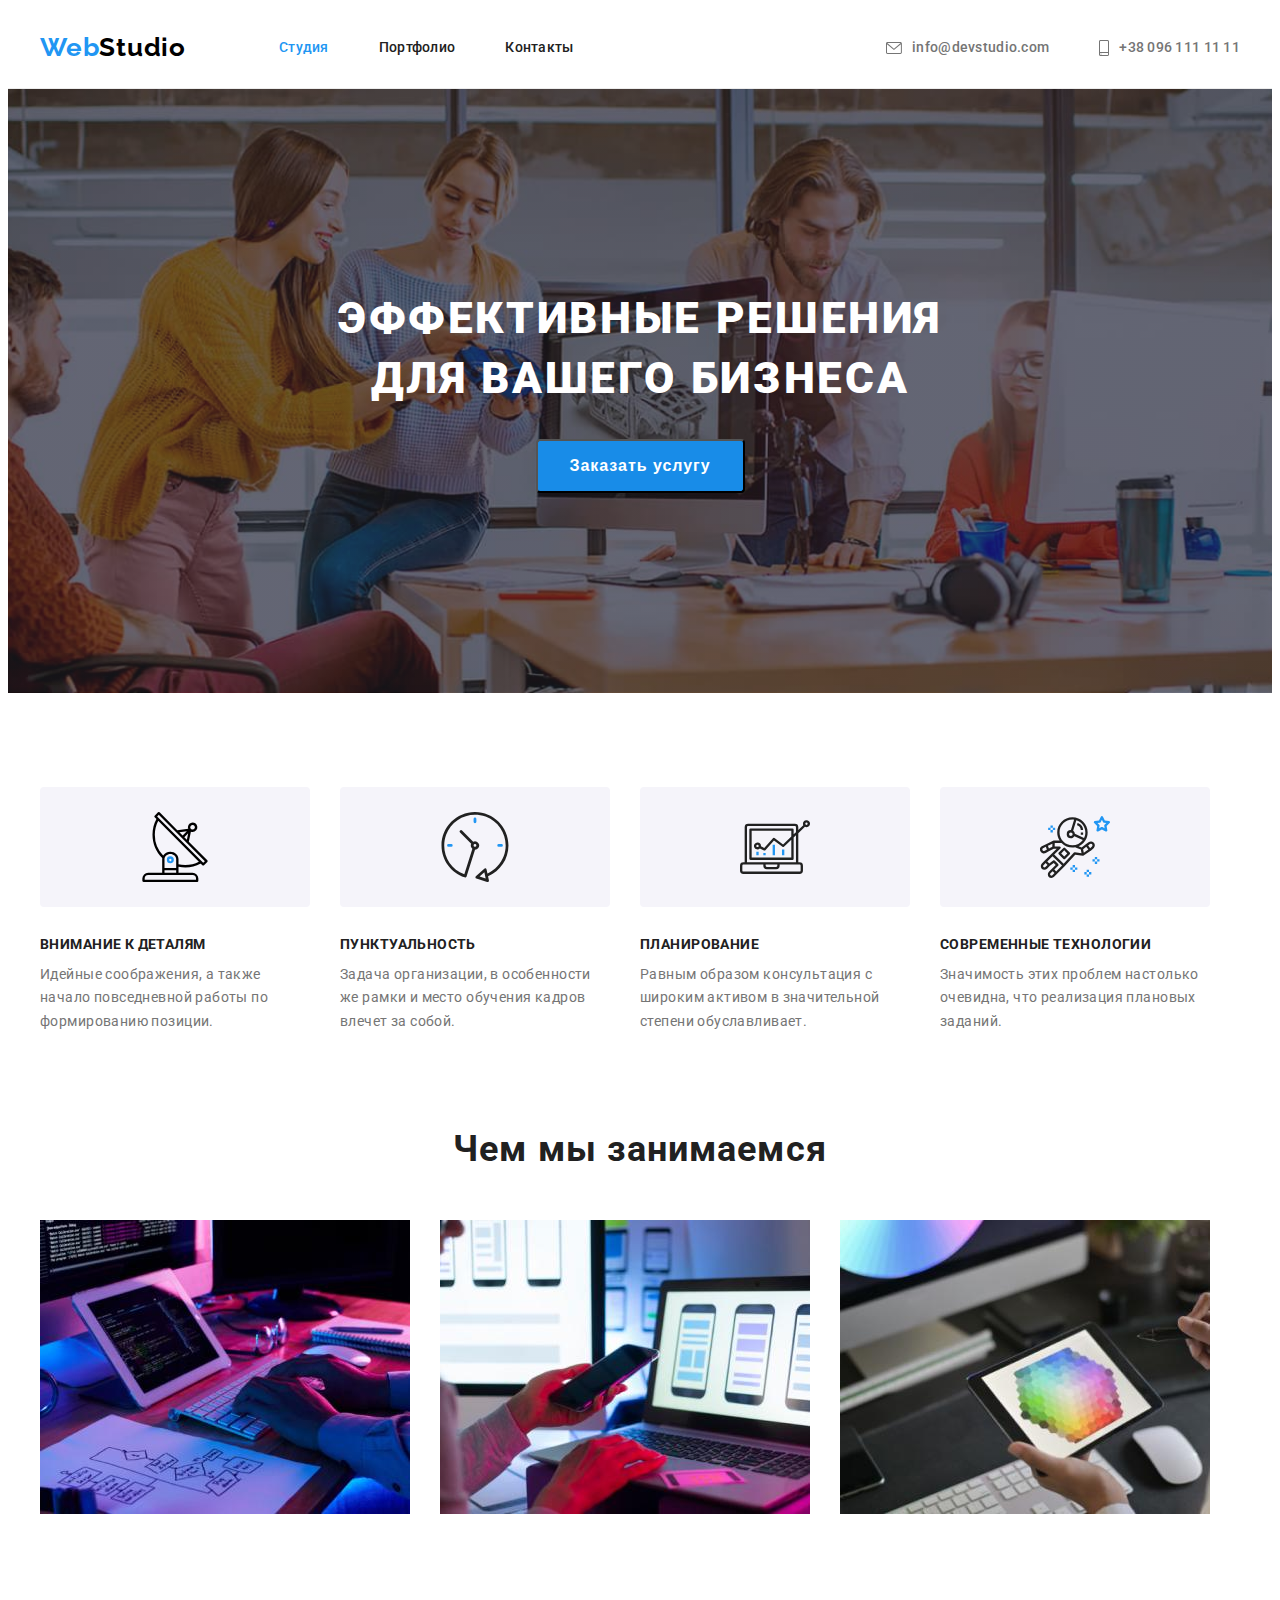
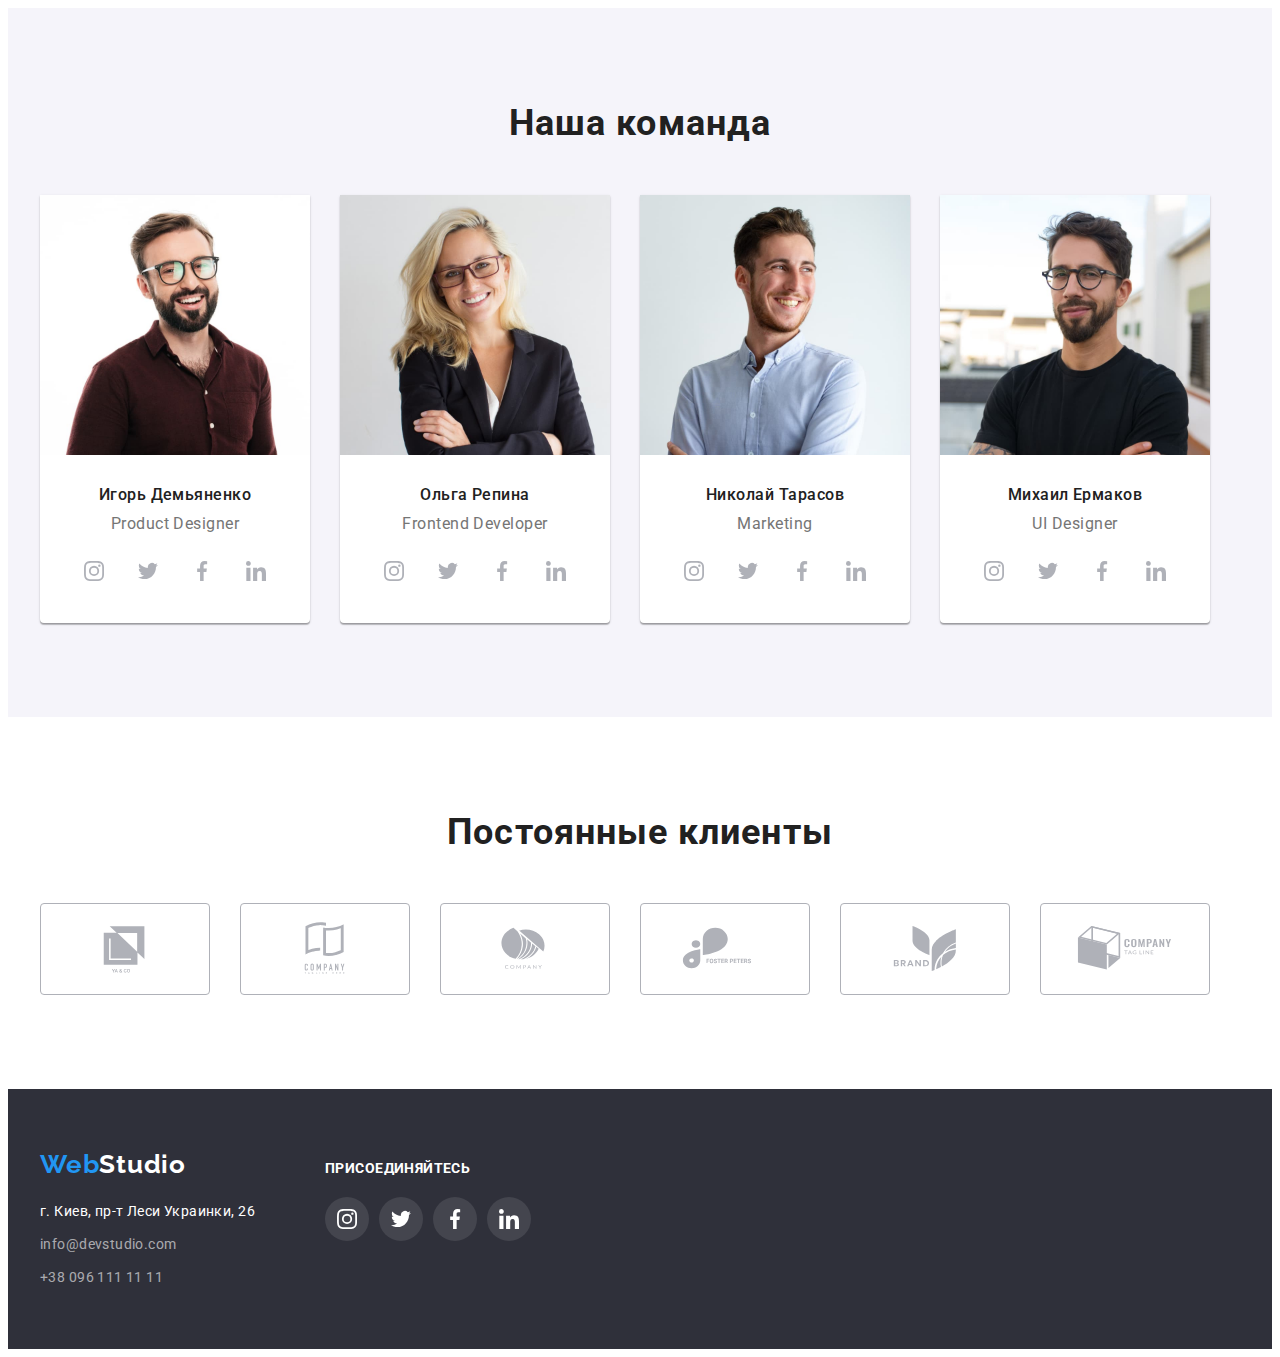
==== index.html @ 9a53367e "добавляє дз" ====
<!DOCTYPE html>
<html lang="ru">
    <head>
        <link rel="stylesheet" href="https://cdnjs.cloudflare.com/ajax/libs/modern-normalize/1.1.0/modern-normalize.min.css" integrity="sha512-wpPYUAdjBVSE4KJnH1VR1HeZfpl1ub8YT/NKx4PuQ5NmX2tKuGu6U/JRp5y+Y8XG2tV+wKQpNHVUX03MfMFn9Q==" crossorigin="anonymous" referrerpolicy="no-referrer"/>
        <meta charset="UTF-8">
        <meta http-equiv="X-UA-Compatible" content="IE=edge">
        <meta name="viewport" content="width=device-width, initial-scale=1.0">
        <title>Студия</title>
        <link rel="preconnect" href="https://fonts.googleapis.com">
        <link rel="preconnect" href="https://fonts.gstatic.com" crossorigin>
        <link href="https://fonts.googleapis.com/css2?family=Raleway:wght@700&family=Roboto:wght@400;500;700;900&display=swap" rel="stylesheet">
        <link rel="stylesheet" href="./css/style.css">
    </head>
    <body>
        <header class="header">
            <div class="container main-menu">
                <a href="./index.html" class="header-logo" lang="en"><span class="logo-first-part">Web</span><span class="logo-second-part">Studio</span></a>
                <nav class="header-nav">
                    <ul class="menu-list">
                        <li class="item"><a class="menu-link link current" href="./index.html">Студия</a></li>
                        <li class="item"><a class="menu-link link" href="./portfolio.html">Портфолио</a></li>
                        <li class="item"><a class="menu-link link" href="">Контакты</a></li>
                    </ul>
                </nav>
                <ul class="header-list">
                    <li class="header-item"><a class="header-contacts link" href="mailto:info@devstudio.com" lang="en">
                        <svg class="header-icon" width="16" height="12">
                            <use href="./images/icons.svg#icon-envelope"></use>
                        </svg>
                        info@devstudio.com</a>
                    </li>
                    <li class="header-item"><a class="header-contacts link" href="tel:+380961111111">
                        <svg class="header-icon" width="10" height="16">
                            <use href="./images/icons.svg#icon-smartphone"></use>
                        </svg>
                        +38 096 111 11 11</a>
                    </li>
                </ul>
            </div>
        </header>
        <main>
            <section class="hero-section">
                <div class="container">
                    <h1 class="hero-title centered">Эффективные решения для вашего бизнеса</h1>
                    <button class="button hero-btn" type="button">Заказать услугу</button>
                </div>
            </section>
            <section class="section">
                <div class="container">
                <h2 class="visually-hidden">Особенности</h2>
                <ul class="features-list">
                    <li class="features-item">
                        <div class="features-icon-bg">
                            <svg class="features-icon" width="70" height="70">
                                <use href="./images/icons.svg#icon-antenna"></use>
                            </svg>
                        </div>
                        <h3 class="features-title">Внимание к деталям</h3>
                        <p class="features-text">Идейные соображения, а также начало повседневной работы по формированию позиции.</p>
                    </li>
                    <li class="features-item">
                        <div class="features-icon-bg">
                            <svg class="features-icon" width="70" height="70">
                                <use href="./images/icons.svg#icon-clock"></use>
                            </svg>
                        </div>
                        <h3 class="features-title">Пунктуальность</h3>
                        <p class="features-text">Задача организации, в особенности же рамки и место обучения кадров влечет за собой.</p>
                    </li>
                    <li class="features-item">
                        <div class="features-icon-bg">
                            <svg class="features-icon" width="70" height="70">
                                <use href="./images/icons.svg#icon-diagram"></use>
                            </svg>
                        </div>
                        <h3 class="features-title">Планирование</h3>
                        <p class="features-text">Равным образом консультация с широким активом в значительной степени обуславливает.</p>
                    </li>
                    <li class="features-item">
                        <div class="features-icon-bg">
                            <svg class="features-icon" width="70" height="70">
                                <use href="./images/icons.svg#icon-astronaut"></use>
                            </svg>
                        </div>
                        <h3 class="features-title">Современные технологии</h3>
                        <p class="features-text">Значимость этих проблем настолько очевидна, что реализация плановых заданий.</p>
                    </li>
                </ul>
                </div>
            </section>
            <section class="section about-section">
                <div class="container">
                    <h2 class="about-us-title">Чем мы занимаемся</h2>
                    <ul class="about-us-list">
                        <li class="about-us-item"><img src="./images/box1.jpg" alt="Человек пишет код" width="370"></li>
                        <li class="about-us-item"><img src="./images/box2.jpg" alt="Женщина работает на ноутбуке" width="370"></li>
                        <li class="about-us-item"><img src="./images/box3.jpg" alt="женщина держит в руках планшет" width="370"></li>
                    </ul>
                </div>
            </section>
            <section class="section our-team-section">
                <div class="container">
                    <h2 class="our-team-title">Наша команда</h2>
                    <ul class="our-team-list">
                        <li class="our-team-item">
                            <img src="./images/img1.jpg" alt="Член команды 1" width="270">
                            <div class="our-team-description">
                                <h3 class="our-team-name">Игорь Демьяненко</h3>
                                <p lang="en" class="our-team-text">Product Designer</p>
                                <ul class="social-icon-list">
                                    <li class="social-icon-item">
                                        <a href="#" class="social-icon-link">
                                            <svg width="20" height="20">
                                                <use href="./images/icons.svg#icon-instagram"></use>
                                            </svg>
                                        </a>
                                    </li>
                                    <li class="social-icon-item">
                                        <a href="#" class="social-icon-link">
                                            <svg width="20" height="20">
                                                <use href="./images/icons.svg#icon-twitter"></use>
                                            </svg>
                                        </a>
                                    </li>
                                    <li class="social-icon-item">
                                        <a href="#" class="social-icon-link">
                                            <svg width="20" height="20">
                                                <use href="./images/icons.svg#icon-facebook"></use>
                                            </svg>
                                        </a>
                                    </li>
                                    <li class="social-icon-item">
                                        <a href="#" class="social-icon-link">
                                            <svg width="20" height="20">
                                                <use href="./images/icons.svg#icon-linkedin"></use>
                                            </svg>
                                        </a>
                                    </li>
                                </ul>
                            </div>
                        </li>
                        <li class="our-team-item">
                            <img src="./images/img2.jpg" alt="Член команды 2" width="270">
                            <div class="our-team-description">
                                <h3 class="our-team-name">Ольга Репина</h3>
                                <p lang="en" class="our-team-text">Frontend Developer</p>
                                <ul class="social-icon-list">
                                    <li class="social-icon-item">
                                        <a href="#" class="social-icon-link">
                                            <svg width="20" height="20">
                                                <use href="./images/icons.svg#icon-instagram"></use>
                                            </svg>
                                        </a>
                                    </li>
                                    <li class="social-icon-item">
                                        <a href="#" class="social-icon-link">
                                            <svg width="20" height="20">
                                                <use href="./images/icons.svg#icon-twitter"></use>
                                            </svg>
                                        </a>
                                    </li>
                                    <li class="social-icon-item">
                                        <a href="#" class="social-icon-link">
                                            <svg width="20" height="20">
                                                <use href="./images/icons.svg#icon-facebook"></use>
                                            </svg>
                                        </a>
                                    </li>
                                    <li class="social-icon-item">
                                        <a href="#" class="social-icon-link">
                                            <svg width="20" height="20">
                                                <use href="./images/icons.svg#icon-linkedin"></use>
                                            </svg>
                                        </a>
                                    </li>
                                </ul>
                            </div>
                        </li>
                        <li class="our-team-item">
                            <img src="./images/img3.jpg" alt="Член команды 3" width="270">
                            <div class="our-team-description">
                                <h3 class="our-team-name">Николай Тарасов</h3>
                                <p lang="en" class="our-team-text">Marketing</p>
                                <ul class="social-icon-list">
                                    <li class="social-icon-item">
                                        <a href="#" class="social-icon-link">
                                            <svg width="20" height="20">
                                                <use href="./images/icons.svg#icon-instagram"></use>
                                            </svg>
                                        </a>
                                    </li>
                                    <li class="social-icon-item">
                                        <a href="#" class="social-icon-link">
                                            <svg width="20" height="20">
                                                <use href="./images/icons.svg#icon-twitter"></use>
                                            </svg>
                                        </a>
                                    </li>
                                    <li class="social-icon-item">
                                        <a href="#" class="social-icon-link">
                                            <svg width="20" height="20">
                                                <use href="./images/icons.svg#icon-facebook"></use>
                                            </svg>
                                        </a>
                                    </li>
                                    <li class="social-icon-item">
                                        <a href="#" class="social-icon-link">
                                            <svg width="20" height="20">
                                                <use href="./images/icons.svg#icon-linkedin"></use>
                                            </svg>
                                        </a>
                                    </li>
                                </ul>
                                </div>
                        </li>
                        <li class="our-team-item">
                            <img src="./images/img4.jpg" alt="Член команды 4" width="270">
                            <div class="our-team-description">
                                <h3 class="our-team-name">Михаил Ермаков</h3>
                                <p lang="en" class="our-team-text">UI Designer</p>
                                <ul class="social-icon-list">
                                    <li class="social-icon-item">
                                        <a href="#" class="social-icon-link">
                                            <svg width="20" height="20">
                                                <use href="./images/icons.svg#icon-instagram"></use>
                                            </svg>
                                        </a>
                                    </li>
                                    <li class="social-icon-item">
                                        <a href="#" class="social-icon-link">
                                            <svg width="20" height="20">
                                                <use href="./images/icons.svg#icon-twitter"></use>
                                            </svg>
                                        </a>
                                    </li>
                                    <li class="social-icon-item">
                                        <a href="#" class="social-icon-link">
                                            <svg width="20" height="20">
                                                <use href="./images/icons.svg#icon-facebook"></use>
                                            </svg>
                                        </a>
                                    </li>
                                    <li class="social-icon-item">
                                        <a href="#" class="social-icon-link">
                                            <svg width="20" height="20">
                                                <use href="./images/icons.svg#icon-linkedin"></use>
                                            </svg>
                                        </a>
                                    </li>
                                </ul>
                            </div>
                        </li>
                    </ul>
                </div>
            </section>
            <section class="section">
                <div class="container">
                    <h2 class="clients-title">Постоянные клиенты</h2>
                    <ul class="clients-list">
                        <li class="clients-item">
                            <a href="#" class="clients-link">
                                <svg class="clients-logo" width="106" height="60">
                                    <use href="./images/icons.svg#icon-client1"></use>
                                </svg>
                            </a>
                        </li>
                        <li class="clients-item">
                            <a href="#" class="clients-link">
                                <svg class="clients-logo" width="106" height="60">
                                    <use href="./images/icons.svg#icon-client2"></use>
                                </svg>
                            </a>
                        </li>
                        <li class="clients-item">
                            <a href="#" class="clients-link">
                                <svg class="clients-logo" width="106" height="60">
                                    <use href="./images/icons.svg#icon-client3"></use>
                                </svg>
                            </a>
                        </li>
                        <li class="clients-item">
                            <a href="#" class="clients-link">
                                <svg class="clients-logo" width="106" height="60">
                                    <use href="./images/icons.svg#icon-client4"></use>
                                </svg>
                            </a>
                        </li>
                        <li class="clients-item">
                            <a href="#" class="clients-link">
                                <svg class="clients-logo" width="106" height="60">
                                    <use href="./images/icons.svg#icon-client5"></use>
                                </svg>
                            </a>
                        </li>
                        <li class="clients-item">
                            <a href="#" class="clients-link">
                                <svg class="clients-logo" width="106" height="60">
                                    <use href="./images/icons.svg#icon-client6"></use>
                                </svg>
                            </a>
                        </li>
                    </ul>
                </div>
            </section>
        </main>
        <footer class="footer">
            <div class="container">
                <div>
                    <a href="" class="footer-logo" lang="en"><span class="logo-first-part">Web</span><span class="logo-second-part">Studio</span></a>
                    <address class="footer-address">
                        <ul class="footer-address-list">
                            <li class="footer-address-item"><a class="footer-address-link link" href="https://goo.gl/maps/YVqeG4Qvas63cvU16" target="_blank" rel="noreferrer noopener">г. Киев, пр-т Леси Украинки, 26</a></li>
                            <li class="footer-address-item contacts"><a class="footer-address-link link" href="mailto:info@devstudio.com" lang="en">info@devstudio.com</a></li>
                            <li class="footer-address-item contacts"><a class="footer-address-link link" href="tel:+380961111111">+38 096 111 11 11</a></li>
                        </ul>
                    </address>
                </div>
                <div class="connect">
                    <h3 class="connect-title">присоединяйтесь</h3>
                    <ul class="connect-list">
                        <li class="connect-item">
                            <a href="#" class="connect-link">
                                <svg class="connect-logo" width="20" height="20">
                                    <use href="./images/icons.svg#icon-instagram"></use>
                                </svg>
                            </a>
                        </li>
                        <li class="connect-item">
                            <a href="#" class="connect-link">
                                <svg class="connect-logo" width="20" height="20">
                                    <use href="./images/icons.svg#icon-twitter"></use>
                                </svg>
                            </a>
                        </li>
                        <li class="connect-item">
                            <a href="#" class="connect-link">
                                <svg class="connect-logo" width="20" height="20">
                                    <use href="./images/icons.svg#icon-facebook"></use>
                                </svg>
                            </a>
                        </li>
                        <li class="connect-item">
                            <a href="#" class="connect-link">
                                <svg class="connect-logo" width="20" height="20">
                                    <use href="./images/icons.svg#icon-linkedin"></use>
                                </svg>
                            </a>
                        </li>
                    </ul>
                </div>
            </div>
        </footer>
    </body>
</html>
---- css/style.css ----
:root {
    --primary-header-color: #212121;
    --second-header-color: #757575;
    --primary-text-color: #212121;
    --second-text-color: #757575;
    --primary-title-color: #212121;
    --hero-title-color: #ffffff;
    --footer-color:  #ffffff;
    --accent-color: #2196F3;
    --main-background-color: #2F303A;
    --main-logo-color: #afb1b8;
}

body {
    font-family: 'Roboto', sans-serif;
    color: var(--primary-text-color);
}

.visually-hidden {
    position: absolute;
    width: 1px;
    height: 1px;
    margin: -1px;
    border: 0;
    padding: 0;
    white-space: nowrap;
    clip-path: inset(100%);
    clip: rect(0 0 0 0);
    overflow: hidden;
}

h1,
h2,
h3,
h4,
h5,
h6,
p {
    margin-top: 0;
    margin-bottom: 0;
}

ul,
ol {
    margin: 0;
    padding: 0;
    list-style: none;
}

img {
    display: block;
    max-width: 100%;
    height: auto;
}

a {
    text-decoration: none;
}

/* --------------header-------------------- */

.container {
    margin: 0 auto;
    padding-right: 15px;
    padding-left: 15px;
    width: 1200px;
    /* background: tomato; */
}

.link {
    text-decoration: none;
}

.header {
    /* width: 1600px; */
    border-bottom: 1px solid #ECECEC;
}
.header-logo {
    margin-right: 93px;
    padding-top: 24px;
    padding-bottom: 25px;
    font-family: Raleway;
    font-weight: 700;
    font-size: 26px;
    line-height: 1.19;
    letter-spacing: 0.03em;
    text-decoration: none;
}

.header-logo .logo-first-part {
    color: var(--accent-color);
}

.header-logo .logo-second-part {
    color: #000000;
}


.menu-link {
    display: block;
    padding-top: 32px;
    padding-bottom: 32px;
    font-weight: 500;
    font-size: 14px;
    line-height: 1.14;
    letter-spacing: 0.02em;
    color: var(--primary-header-color);
    cursor: pointer;
}

.menu-link:hover, .menu-link:focus {
    color: var(--accent-color);
}

.menu-list {
    display: flex;
}

.menu-list .item:not(:last-child) {
    margin-right: 50px;
}

.menu-list .current {
    color: var(--accent-color)
}

.header-list {
    display: flex;
    margin-left: auto;
}

.header-list .header-item:not(:last-child) {
    margin-right: 50px;
}

.header-contacts:hover, .header-contacts:focus {
    color: var(--accent-color);
}

.header-contacts {
    display: flex;
    align-items: center;
    padding-top: 32px;
    padding-bottom: 32px;
    font-weight: 500;
    font-size: 14px;
    line-height: 1.14;
    letter-spacing: 0.02em;
    color: var(--second-header-color);
}

.header-icon {
    margin-right: 10px;
    fill: var(--second-header-color);
}

.header-icon:hover, .header-contacts:hover,
.header-icon:focus, .header-contacts:focus {
    fill: var(--accent-color);
}

.header-list .header-contacts {
    text-align: center;
}

.header .container {
    display: flex;
    align-items: center;
}

/* ------------------hero------------------------- */

.hero-section {
    padding: 200px 0;
    text-align: center;
    max-width: 1600px;
    margin-left: auto;
    margin-right: auto;
    background-image: linear-gradient(rgba(47, 48, 58, 0.4),rgba(47, 48, 58, 0.4) ), url(../images/hero.jpg);
    background-repeat: no-repeat;
    background-position: center;
    background-size: cover;
}

.centered {
    text-align: center;
}

.hero-title {
    margin-top: 0;
    margin-bottom: 30px;
    margin-right: auto;
    margin-left: auto;
    width: 696px;
    font-weight: 900;
    font-size: 44px;
    line-height: 1.36;
    letter-spacing: 0.06em;
    text-transform: uppercase;
    color: var(--hero-title-color);
}

.button {
    display: inline-block;
    border-radius: 4px;
    padding: 10px 32px;
    min-width: 200px;
    font-weight: 700;
    font-size: 16px;
    line-height: 1.87;
    letter-spacing: 0.06em;
    background: #188CE8;
    color: #FFFFFF;
}

.hero-btn {
    cursor: pointer;
}

.button:hover {
    background-color: #188CE8;
}

.button:focus {
    background-color: var(--accent-color);
}

/* --------------features---------------- */

.section {
    padding-top: 94px;
    padding-bottom: 94px;
}

.features-list {
display: flex;
flex-wrap: wrap;
}

.features-icon-bg {
    display: inline-flex;
    align-items: center;
    justify-content: center;
    margin-bottom: 30px;
    width: 270px;
    height: 120px;
    background-color: #F5F4FA;
    border-radius: 4px;
}

/* .features-icon {
    display: flex;
    align-items: center;
    justify-content: center;
} */

.features-item {
    width: 270px;
}

.features-list .features-item:not(:last-child) {
    margin-right: 30px;
}

.features-title {
    margin-bottom: 10px;
    font-weight: 700;
    font-size: 14px;
    line-height: 1.14;
    letter-spacing: 0.03em;
    text-transform: uppercase;
}

.features-text {
    margin-top: 0;
    font-weight: 400;
    font-size: 14px;
    line-height: 1.71;
    letter-spacing: 0.03em;
    color: var(--second-text-color);
}

/* ----------about-us-------------- */

.about-section {
    padding-top: 0;
}

.about-us-list {
    display: flex;
    flex-wrap: wrap;
}

.about-us-item:not(:last-child) {
    margin-right: 30px;
}

.about-us-title {
    margin-bottom: 50px;
    font-weight: 700;
    font-size: 36px;
    line-height: 1.17;
    text-align: center;
    letter-spacing: 0.03em;
}

/* ---------our-team--------------- */

.our-team-item {
    background: #FFFFFF;
    box-shadow: 0px 1px 3px rgba(0, 0, 0, 0.12), 0px 1px 1px rgba(0, 0, 0, 0.14), 0px 2px 1px rgba(0, 0, 0, 0.2);
    border-radius: 0px 0px 4px 4px;

}

.our-team-item:not(:last-child) {
    margin-right: 30px;
}

.our-team-section {
    background-color: #F5F4FA;
}

.our-team-list {
    display: flex;
}

.our-team-title {
    margin-bottom: 50px;
    font-weight: 700;
    font-size: 36px;
    line-height: 1.17;
    text-align: center;
    letter-spacing: 0.03em;
}

.our-team-description {
    padding: 30px 0;
}

.our-team-name {
    margin-bottom: 10px;
    font-weight: 500;
    font-size: 16px;
    line-height: 1.19;
    text-align: center;
    letter-spacing: 0.03em;
}

.our-team-text {
    font-size: 16px;
    line-height: 1.19;
    text-align: center;
    letter-spacing: 0.03em;
    color: var(--second-text-color);
    margin-bottom: 16px;
}

.social-icon-list {
    display: flex;
    justify-content: center;
    align-items: center;
}

.social-icon-item:not(:last-child) {
    margin-right: 10px;
}

.social-icon-link {
    display: flex;
    justify-content: center;
    align-items: center;
    border-radius: 50%;
    width: 44px;
    height: 44px;
    fill: var(--main-logo-color);
}

.social-icon-link:hover, .social-icon-link:focus {
    fill: #ffffff;
    background-color: var(--accent-color);
    border-radius: 50%;
}

/* -------------clients------------- */

.clients-title {
    margin-bottom: 50px;
    font-weight: 700;
    font-size: 36px;
    line-height: 1.17;
    text-align: center;
    letter-spacing: 0.03em;
}

.clients-list {
    display: flex;
}

.clients-item {
    width: 170px;
    height: 92px;
}

.clients-item:not(:last-child) {
    margin-right: 30px;
}

.clients-link {
    display: flex;
    justify-content: center;
    align-items: center;
    width: 100%;
    height: 100%;
    fill: var(--main-logo-color);
    border: 1px solid #afb1b8;
    box-sizing: border-box;
    border-radius: 4px;
}

.clients-link:hover, .clients-logo:hover,
.clients-link:focus, .clients-logo:focus {
    fill: var(--accent-color);
    border-color: var(--accent-color);
}

/* .clients:hover, .clients:focus {
    fill: var(--accent-color);
    border-color: var(--accent-color);
} */

/* ------------filter-------------- */

.portfolio-section {
    padding-top: 94px;
    padding-bottom: 94px;
}

.filter-list {
    display: flex;
    justify-content: center;
    margin-bottom: 50px;
}

.filter-item:not(:last-child) {
    margin-right: 8px;
}

.filter-btn {
    display: inline-block;
    padding: 6px 22px;
    min-width: 73px;
    background: #F5F4FA;
    border-radius: 4px;
    border: transparent;
    font-family: inherit;
    font-weight: 500;
    font-size: 16px;
    line-height: 1.62;
    text-align: center;
    letter-spacing: 0.03em;
    color: var(--primary-text-color);
    cursor: pointer;
}

.btn-active,
.filter-btn:hover,
.filter-btn:focus {
    color: #FFFFFF;
    background-color: var(--accent-color);
    box-shadow: 0px 3px 1px rgba(0, 0, 0, 0.1), 0px 1px 2px rgba(0, 0, 0, 0.08), 0px 2px 2px rgba(0, 0, 0, 0.12);
}

/* ------------projects------------ */

.projects-list {
    display: flex;
    flex-wrap: wrap;
    background-color: #FFFFFF;
}

.projects-item {
    width: calc((100% - 60px) / 3);
    margin-right: 30px;
    margin-bottom: 30px;
}

/* Alternative */

/* .projects-item {
    width: 370px;
    margin-right: 30px;
    margin-bottom: 30px;
} */

.projects-item:nth-child(3n) {
    margin-right: 0;
}

.projects-item:nth-last-child(-n+3) {
    margin-bottom: 0;
}

.projects-link {
    display: block;
}

.projects-link:hover, .projects-link:focus {
    box-shadow: 0px 1px 1px rgba(0, 0, 0, 0.12), 0px 4px 4px rgba(0, 0, 0, 0.06), 1px 4px 6px rgba(0, 0, 0, 0.16);
}

.projects-description {
    padding: 20px 24px;
    border-right: 1px solid #EEEEEE;
    border-bottom: 1px solid #EEEEEE;
    border-left: 1px solid #EEEEEE;
}

.projects-title {
    margin-bottom: 4px;
    font-weight: 700;
    font-size: 18px;
    color: var(--primary-text-color);
    line-height: 2;
    letter-spacing: 0.06em;
}

.projects-text {
    font-weight: normal;
    font-size: 16px;
    line-height: 1.87;
    letter-spacing: 0.03em;
    color: var(--second-text-color);
}

/* ------------footer-------------- */

.footer {
    padding-top: 60px;
    padding-bottom: 60px;
    background-color: var(--main-background-color);
}

.footer .container {
    display: flex;
    align-items: baseline;
}


.footer-logo {
    margin-top: 0;
    margin-bottom: 20px;
    font-family: Raleway;
    font-weight: 700;
    font-size: 26px;
    line-height: 1.19;
    letter-spacing: 0.03em;
    text-decoration: none;
}

.footer-logo .logo-first-part {
    color: var(--accent-color);
}

.footer-logo .logo-second-part {
    color: var(--footer-color);
}

/* -----------address----------- */

.footer-address {
    margin-top: 20px;
    margin-right: 70px;
}

.footer-address-item {
    margin-bottom: 9px;
    font-family: inherit;
    font-style: normal;
    font-size: 14px;
    line-height: 1.71;
    letter-spacing: 0.03em;
}

.footer-address-item:last-child {
    margin-bottom: 0;
}

.footer-address-link {
    color: var(--footer-color);
}

.footer-address .contacts .footer-address-link {
    color: rgba(255, 255, 255, 0.6);
}

.footer-address .contacts .footer-address-link:hover {
    color: var(--accent-color);
}

.footer-address .contacts .footer-address-link:focus {
    color: var(--accent-color);
}

/* -------connect--------- */

.connect {
    display: inline-block;
    justify-content: center;
    align-items: center;
    /* margin-top: 72px;
    margin-bottom: 100px; */
    padding: 0;
    width: 206px;
    height: 80px;
}

.connect-title {
    font-weight: 700;
    font-size: 14px;
    line-height: 1.14;
    letter-spacing: 0.03em;
    text-transform: uppercase;
    color: var(--footer-color);
    margin-bottom: 20px;
}

.connect-list {
    display: flex;
    justify-content: center;
    align-items: center;
}

.connect-item:not(:last-child) {
    margin-right: 10px;
}

.connect-item {
    background-color: rgba(255, 255, 255, 0.1);
    border-radius: 50%;
}

.connect-link {
    display: flex;
    justify-content: center;
    align-items: center;
    width: 44px;
    height: 44px;
    border-radius: 50%;
}

.connect-logo {
    fill: var(--footer-color);
}

.connect-link:hover, .connect-logo:hover,
.connect-link:focus, .connect-logo:focus {
    background-color: var(--accent-color);
}
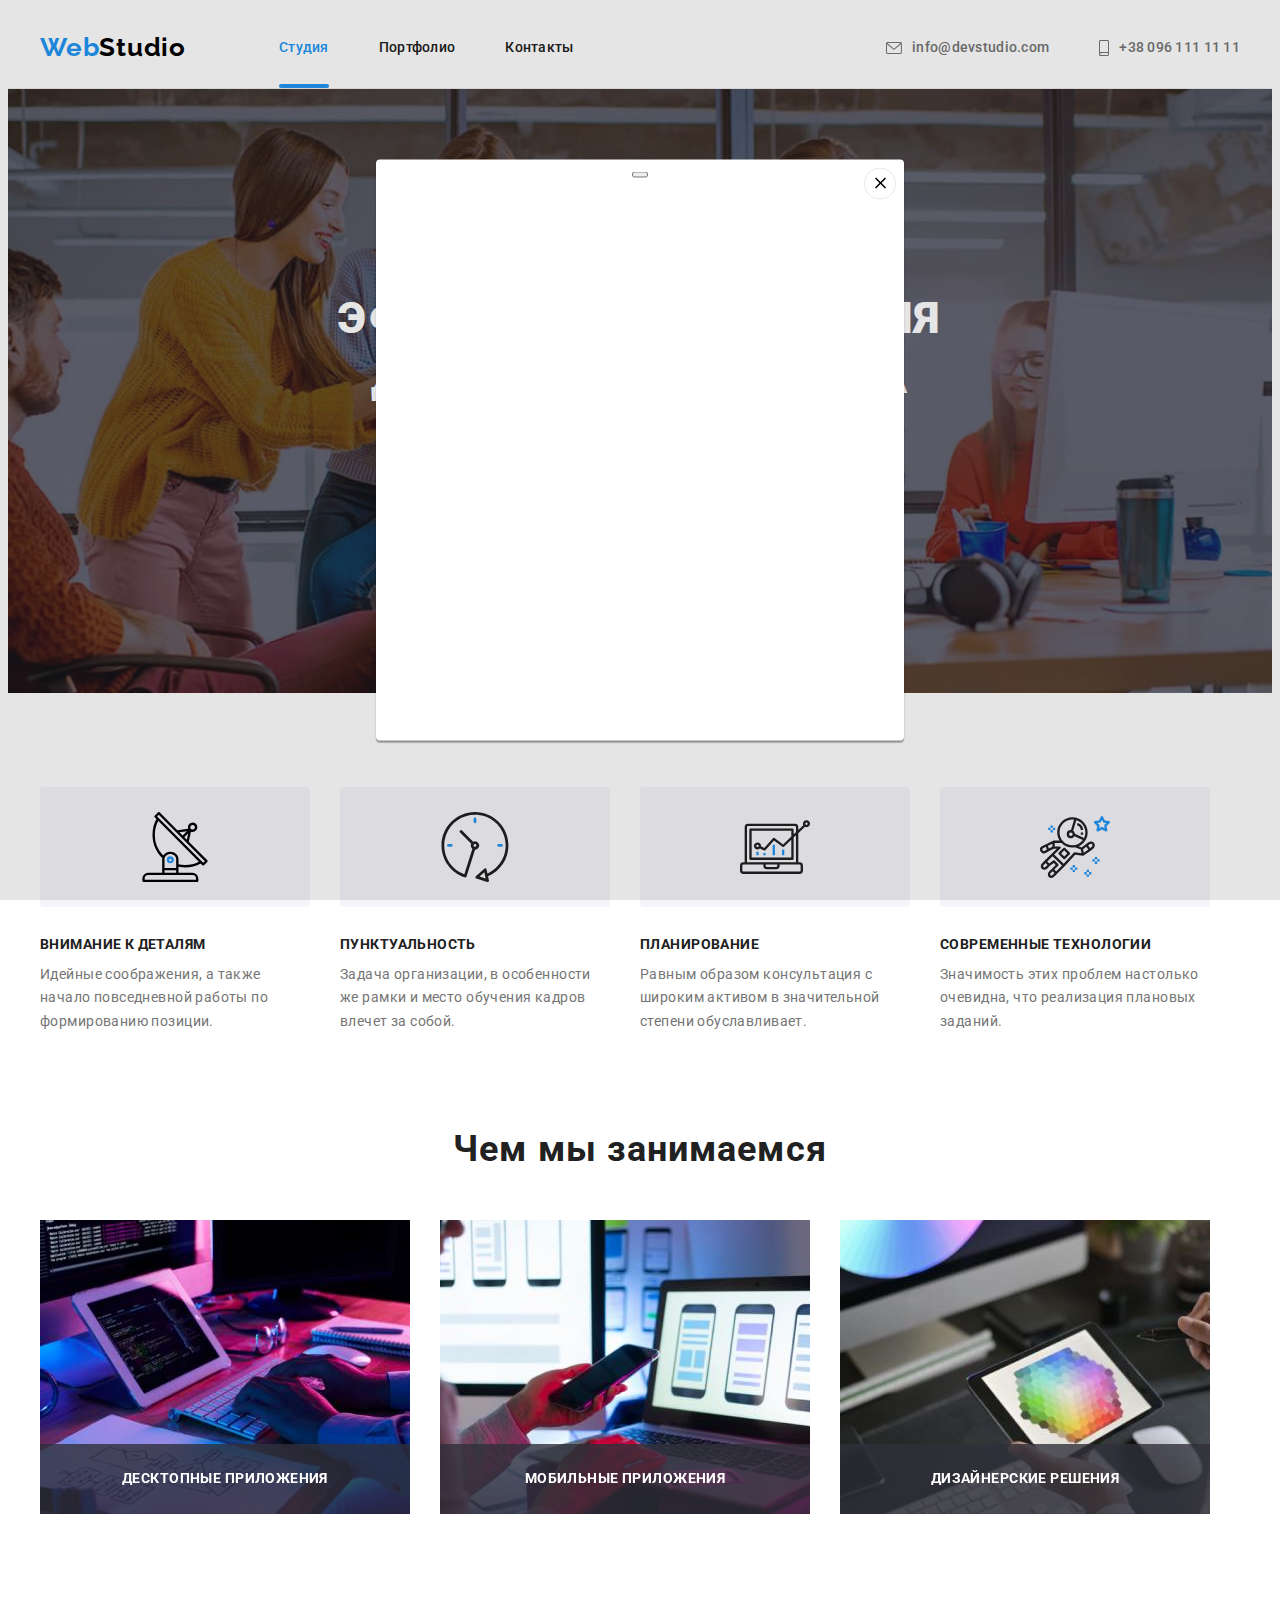
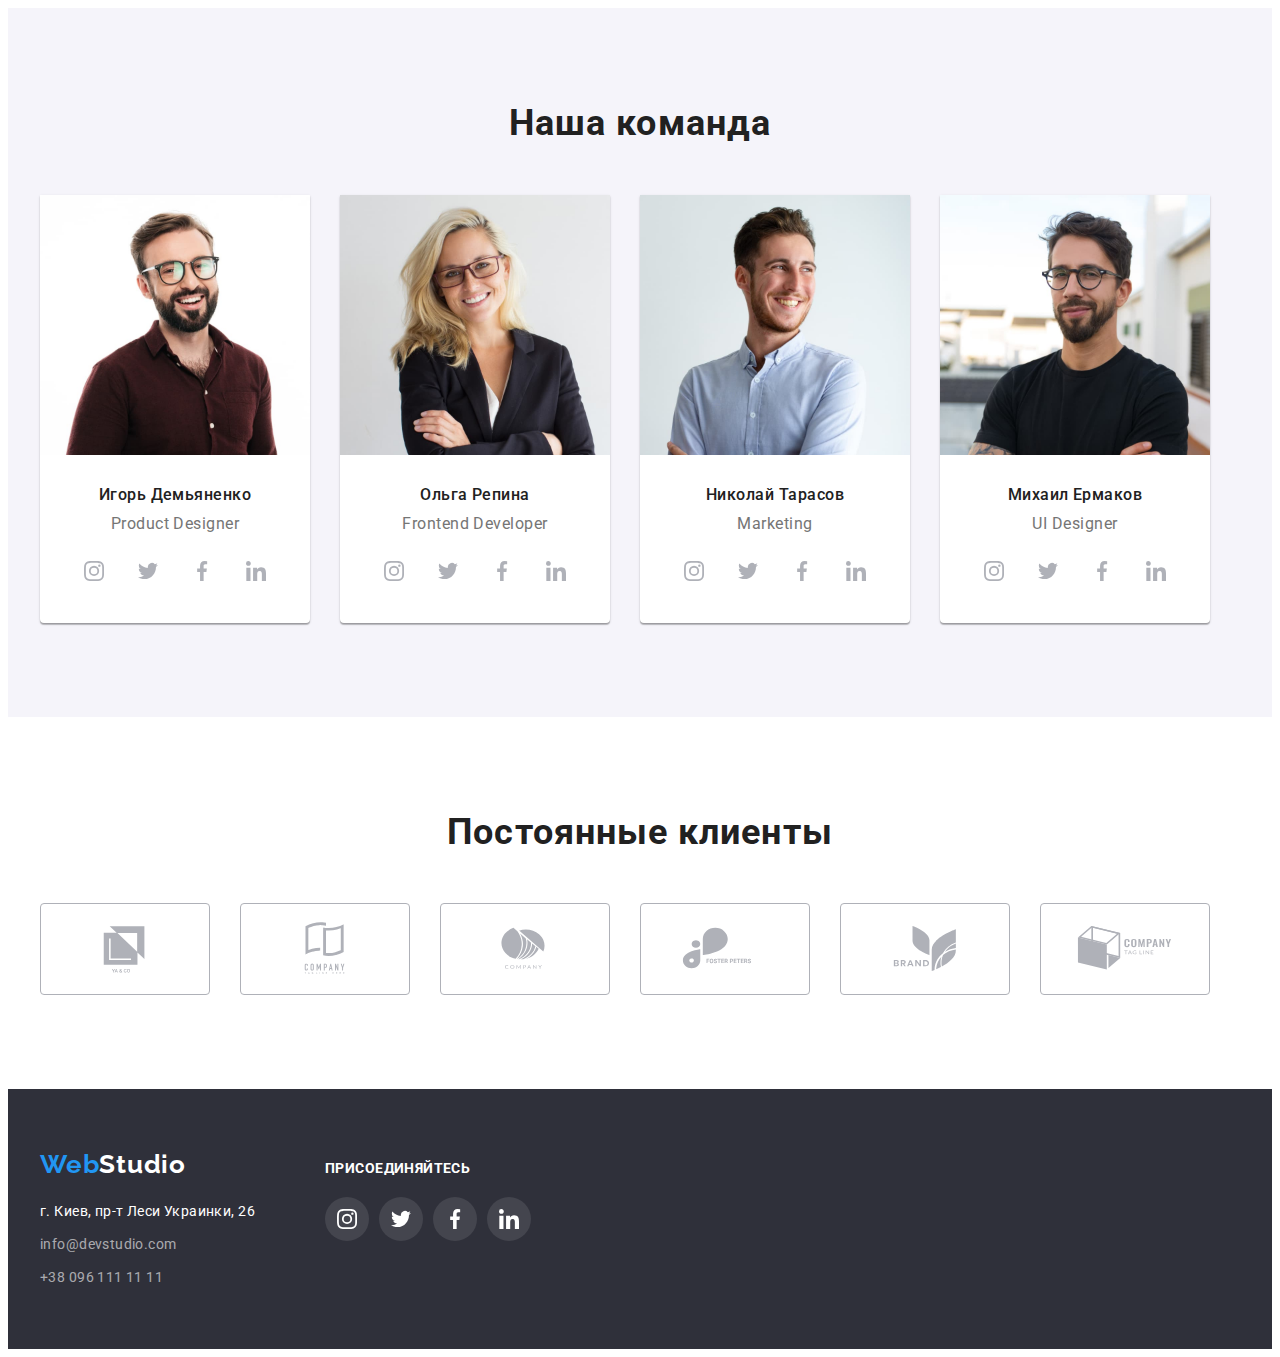
==== commit 9e6a09fd: "добавляє дз№5" ====
--- a/index.html
+++ b/index.html
@@ -23,13 +23,15 @@
                     </ul>
                 </nav>
                 <ul class="header-list">
-                    <li class="header-item"><a class="header-contacts link" href="mailto:info@devstudio.com" lang="en">
+                    <li class="header-item">
+                        <a class="header-contacts link" href="mailto:info@devstudio.com" lang="en">
                         <svg class="header-icon" width="16" height="12">
                             <use href="./images/icons.svg#icon-envelope"></use>
                         </svg>
                         info@devstudio.com</a>
                     </li>
-                    <li class="header-item"><a class="header-contacts link" href="tel:+380961111111">
+                    <li class="header-item">
+                        <a class="header-contacts link" href="tel:+380961111111">
                         <svg class="header-icon" width="10" height="16">
                             <use href="./images/icons.svg#icon-smartphone"></use>
                         </svg>
@@ -42,7 +44,16 @@
             <section class="hero-section">
                 <div class="container">
                     <h1 class="hero-title centered">Эффективные решения для вашего бизнеса</h1>
-                    <button class="button hero-btn" type="button">Заказать услугу</button>
+                    <button  type="button" class="button hero-btn" data-modal-open>Заказать услугу</button>
+                    <div class="backdrop" data-modal>
+                        <div class="modal">
+                            <button type="button" data-modal-close>
+                            <svg class="exit-btn" width=30px height=30px>
+                                <use href="./images/icons.svg#icon-close"></use>
+                            </svg>
+                            </button>
+                        </div>
+                    </div>
                 </div>
             </section>
             <section class="section">
@@ -92,9 +103,24 @@
                 <div class="container">
                     <h2 class="about-us-title">Чем мы занимаемся</h2>
                     <ul class="about-us-list">
-                        <li class="about-us-item"><img src="./images/box1.jpg" alt="Человек пишет код" width="370"></li>
-                        <li class="about-us-item"><img src="./images/box2.jpg" alt="Женщина работает на ноутбуке" width="370"></li>
-                        <li class="about-us-item"><img src="./images/box3.jpg" alt="женщина держит в руках планшет" width="370"></li>
+                        <li class="about-us-item">
+                            <div class="about-us-label">
+                                <img src="./images/box1.jpg" alt="Человек пишет код" width="370">
+                                <p class="about-us-text">Десктопные приложения</p>
+                            </div>
+                        </li>
+                        <li class="about-us-item">
+                            <div class="about-us-label">
+                                <img src="./images/box2.jpg" alt="Женщина работает на ноутбуке" width="370">
+                                <p class="about-us-text">Мобильные приложения</p>
+                            </div>
+                        </li>
+                        <li class="about-us-item">
+                            <div class="about-us-label">
+                                <img src="./images/box3.jpg" alt="Женщина держит в руках планшет" width="370">
+                                <p class="about-us-text">Дизайнерские решения</p>
+                            </div>
+                        </li>
                     </ul>
                 </div>
             </section>
@@ -350,5 +376,6 @@
                 </div>
             </div>
         </footer>
+        <script src="./js/modal.js"></script>
     </body>
 </html>--- a/css/style.css
+++ b/css/style.css
@@ -9,6 +9,7 @@
     --accent-color: #2196F3;
     --main-background-color: #2F303A;
     --main-logo-color: #afb1b8;
+    --projects-overlay-color: #ffffff;
 }
 
 body {
@@ -106,6 +107,7 @@
     letter-spacing: 0.02em;
     color: var(--primary-header-color);
     cursor: pointer;
+    transition: color 250ms cubic-bezier(0.4, 0, 0.2, 1);
 }
 
 .menu-link:hover, .menu-link:focus {
@@ -124,6 +126,22 @@
     color: var(--accent-color)
 }
 
+.current {
+    position: relative;
+}
+
+.current::after {
+    content: '';
+    position: absolute;
+    left: 0;
+    bottom: 0;
+    display: block;
+    height: 4px;
+    width: 100%;
+    border-radius: 2px;
+    background-color: var(--accent-color);
+}
+
 .header-list {
     display: flex;
     margin-left: auto;
@@ -131,10 +149,6 @@
 
 .header-list .header-item:not(:last-child) {
     margin-right: 50px;
-}
-
-.header-contacts:hover, .header-contacts:focus {
-    color: var(--accent-color);
 }
 
 .header-contacts {
@@ -147,15 +161,19 @@
     line-height: 1.14;
     letter-spacing: 0.02em;
     color: var(--second-header-color);
+    transition: color 250ms cubic-bezier(0.4, 0, 0.2, 1);
 }
 
 .header-icon {
     margin-right: 10px;
-    fill: var(--second-header-color);
-}
-
-.header-icon:hover, .header-contacts:hover,
-.header-icon:focus, .header-contacts:focus {
+    fill: currentColor;
+    transition: fill 250ms cubic-bezier(0.4, 0, 0.2, 1);
+}
+
+.header-contacts:hover, .header-contacts:focus {
+    color: var(--accent-color);
+}
+.header-icon:hover, .header-icon:focus {
     fill: var(--accent-color);
 }
 
@@ -202,27 +220,78 @@
 
 .button {
     display: inline-block;
-    border-radius: 4px;
+}
+
+.hero-btn {
+    cursor: pointer;
     padding: 10px 32px;
     min-width: 200px;
     font-weight: 700;
     font-size: 16px;
     line-height: 1.87;
     letter-spacing: 0.06em;
-    background: #188CE8;
+    background: var(--accent-color);
     color: #FFFFFF;
-}
-
-.hero-btn {
-    cursor: pointer;
-}
-
-.button:hover {
+    box-shadow: 0px 4px 4px rgba(0, 0, 0, 0.15);
+    border-radius: 4px;
+    transition: background-color 250ms cubic-bezier(0.4, 0, 0.2, 1), box-shadow 250ms cubic-bezier(0.4, 0, 0.2, 1);
+}
+
+.hero-btn:hover, .hero-btn:focus {
     background-color: #188CE8;
 }
 
-.button:focus {
-    background-color: var(--accent-color);
+.backdrop {
+    position: fixed;
+    top: 0;
+    left: 0;
+    width: 100%;
+    height: 100%;
+    background-color: rgba(0, 0, 0, 0.1);
+
+    opacity: 1;
+    transition: opacity 250ms cubic-bezier(0.4, 0, 0.2, 1);
+}
+
+.backdrop.is-hidden {
+    visibility: hidden;
+    opacity: 0;
+    pointer-events: none;
+}
+
+.backdrop.is-hidden .modal {
+    transform: translate(-50%,-50%) scale(0,9);
+    opacity: 0;
+}
+
+.modal {
+    position: absolute;
+    top: 50%;
+    left: 50%;
+    
+    min-width: 528px;
+    min-height: 581px;
+    
+    background-color: #ffffff;
+    box-shadow: 0px 1px 3px rgba(0, 0, 0, 0.12), 0px 1px 1px rgba(0, 0, 0, 0.14), 0px 2px 1px rgba(0, 0, 0, 0.2);
+    border-radius: 4px;
+    opacity: 1;
+
+    transform: translate(-50%,-50%) scale(1);
+    transition: transform 250ms cubic-bezier(0.4, 0, 0.2, 1), opacity 250ms cubic-bezier(0.4, 0, 0.2, 1);
+}
+
+.exit-btn {
+    display: flex;
+    align-items: center;
+    justify-content: center;
+    width: 30px;
+    height: 30px;
+    position: absolute;
+    top: 8px;
+    right: 8px;
+    border: 1px solid rgba(0, 0, 0, 0.1);
+    border-radius: 50%;
 }
 
 /* --------------features---------------- */
@@ -304,6 +373,27 @@
     letter-spacing: 0.03em;
 }
 
+.about-us-label {
+    position: relative;
+}
+
+.about-us-text {
+    position: absolute;
+    bottom: 0;
+    left: 0;
+    font-weight: 700;
+    font-size: 14px;
+    line-height: 1.14;
+    text-align: center;
+    letter-spacing: 0.03em;
+    text-transform: uppercase;
+    color: #FFFFFF;
+    background-color: rgba(47, 48, 58, 0.8);
+    padding-top: 27px;
+    padding-bottom: 27px;
+    width: 100%;
+}
+
 /* ---------our-team--------------- */
 
 .our-team-item {
@@ -374,6 +464,8 @@
     width: 44px;
     height: 44px;
     fill: var(--main-logo-color);
+    background-color: #ffffff;
+    transition: fill 250ms cubic-bezier(0.4, 0, 0.2, 1), background-color 250ms cubic-bezier(0.4, 0, 0.2, 1);
 }
 
 .social-icon-link:hover, .social-icon-link:focus {
@@ -416,6 +508,7 @@
     border: 1px solid #afb1b8;
     box-sizing: border-box;
     border-radius: 4px;
+    transition: fill 250ms cubic-bezier(0.4, 0, 0.2, 1), color 250ms cubic-bezier(0.4, 0, 0.2, 1);
 }
 
 .clients-link:hover, .clients-logo:hover,
@@ -461,6 +554,7 @@
     letter-spacing: 0.03em;
     color: var(--primary-text-color);
     cursor: pointer;
+    transition: color 250ms cubic-bezier(0.4, 0, 0.2, 1), background-color 250ms cubic-bezier(0.4, 0, 0.2, 1), box-shadow 250ms cubic-bezier(0.4, 0, 0.2, 1);
 }
 
 .btn-active,
@@ -503,11 +597,40 @@
 
 .projects-link {
     display: block;
+    transition: box-shadow 250ms cubic-bezier(0.4, 0, 0.2, 1)
 }
 
 .projects-link:hover, .projects-link:focus {
     box-shadow: 0px 1px 1px rgba(0, 0, 0, 0.12), 0px 4px 4px rgba(0, 0, 0, 0.06), 1px 4px 6px rgba(0, 0, 0, 0.16);
 }
+
+.projects-thumb {
+    position: relative;
+    overflow: hidden;
+}
+
+.projects-overlay {
+    position: absolute;
+    top: 0;
+    left: 0;
+    width: 100%;
+    height: 100%;
+
+    color: var(--projects-overlay-color);
+    font-size: 18px;
+    line-height: 1.56;
+    letter-spacing: 0.03em;
+    background: rgba(33, 150, 243, 0.9);
+    padding: 63px 24px;
+    transform: translateY(100%);
+    transition: transform 250ms cubic-bezier(0.4, 0, 0.2, 1);
+}
+
+.projects-item:hover .projects-overlay,
+.projects-item:focus .projects-overlay {
+    transform: translateY(0);
+}
+
 
 .projects-description {
     padding: 20px 24px;
@@ -588,6 +711,7 @@
 
 .footer-address-link {
     color: var(--footer-color);
+    transition: color 250ms cubic-bezier(0.4, 0, 0.2, 1);
 }
 
 .footer-address .contacts .footer-address-link {
@@ -635,10 +759,10 @@
     margin-right: 10px;
 }
 
-.connect-item {
+/* .connect-item {
     background-color: rgba(255, 255, 255, 0.1);
     border-radius: 50%;
-}
+} */
 
 .connect-link {
     display: flex;
@@ -646,7 +770,9 @@
     align-items: center;
     width: 44px;
     height: 44px;
+    background-color: rgba(255, 255, 255, 0.1);
     border-radius: 50%;
+    transition: background-color 250ms cubic-bezier(0.4, 0, 0.2, 1);
 }
 
 .connect-logo {
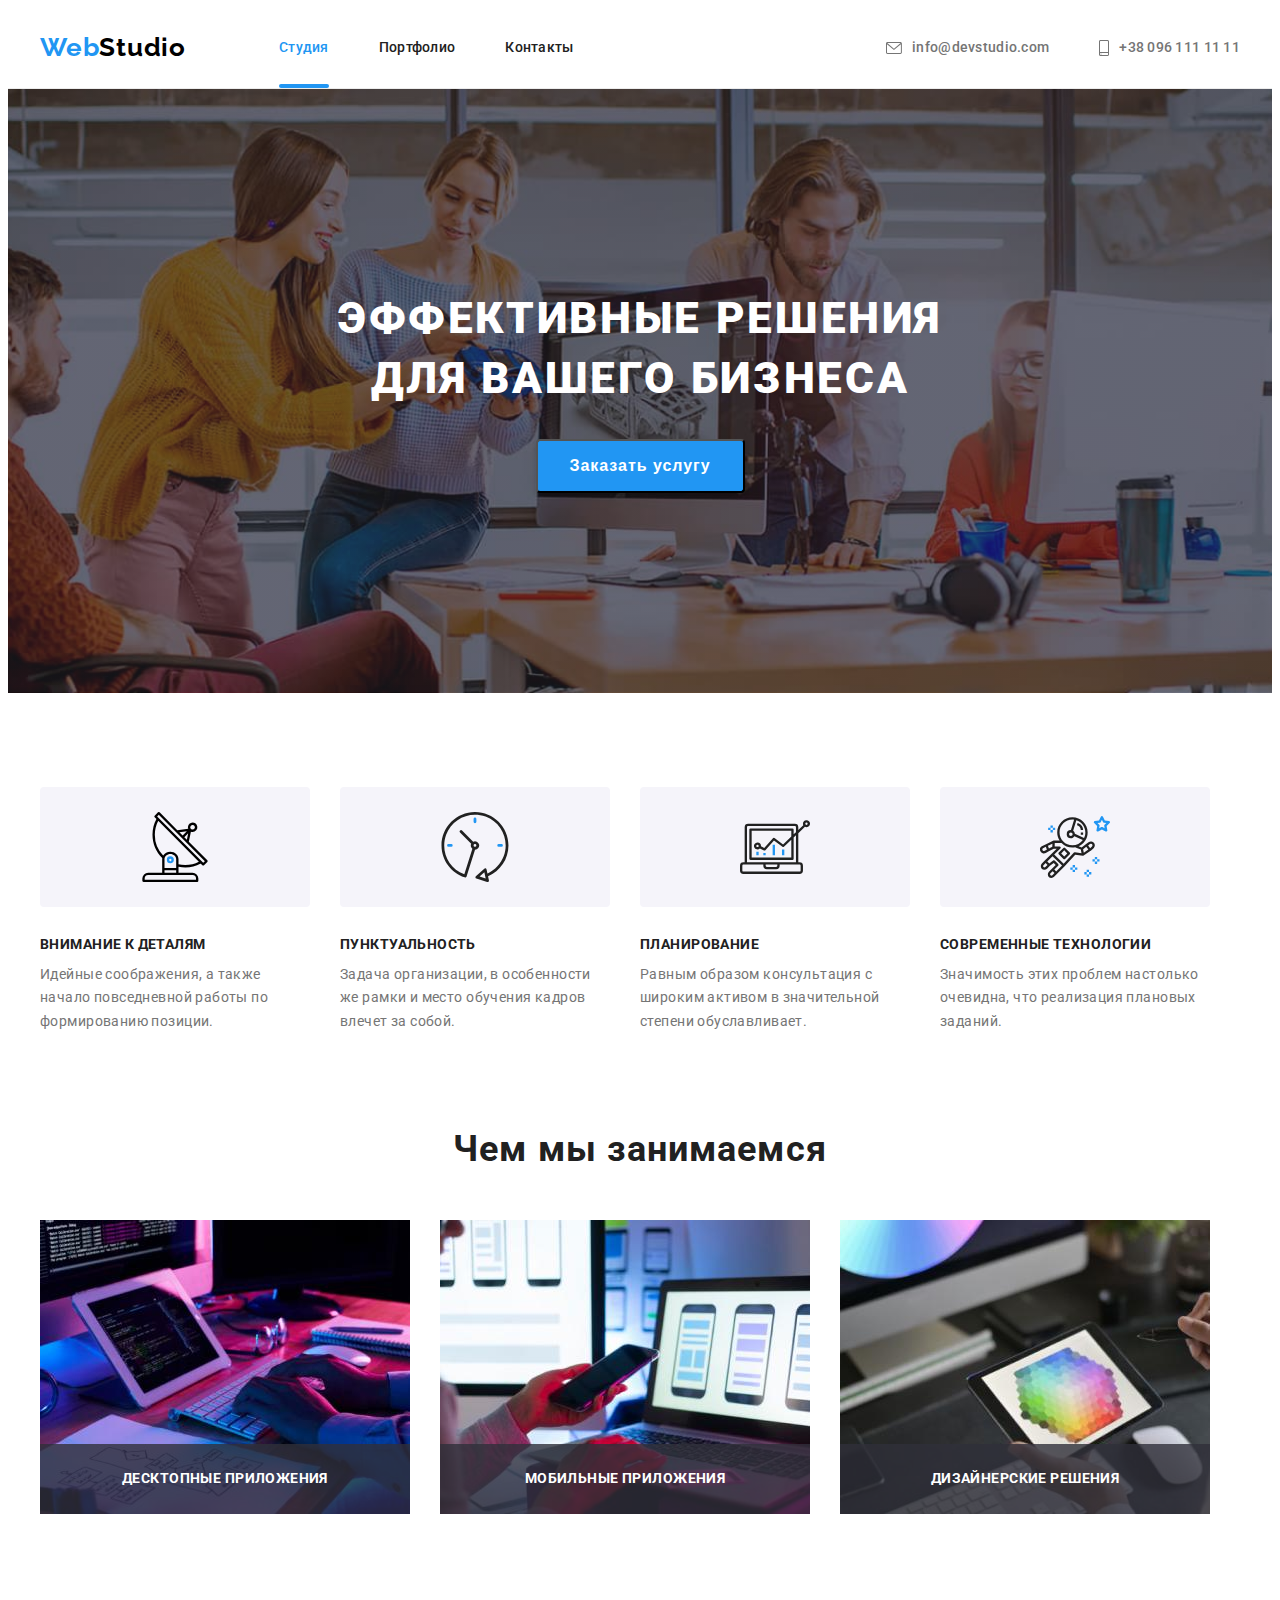
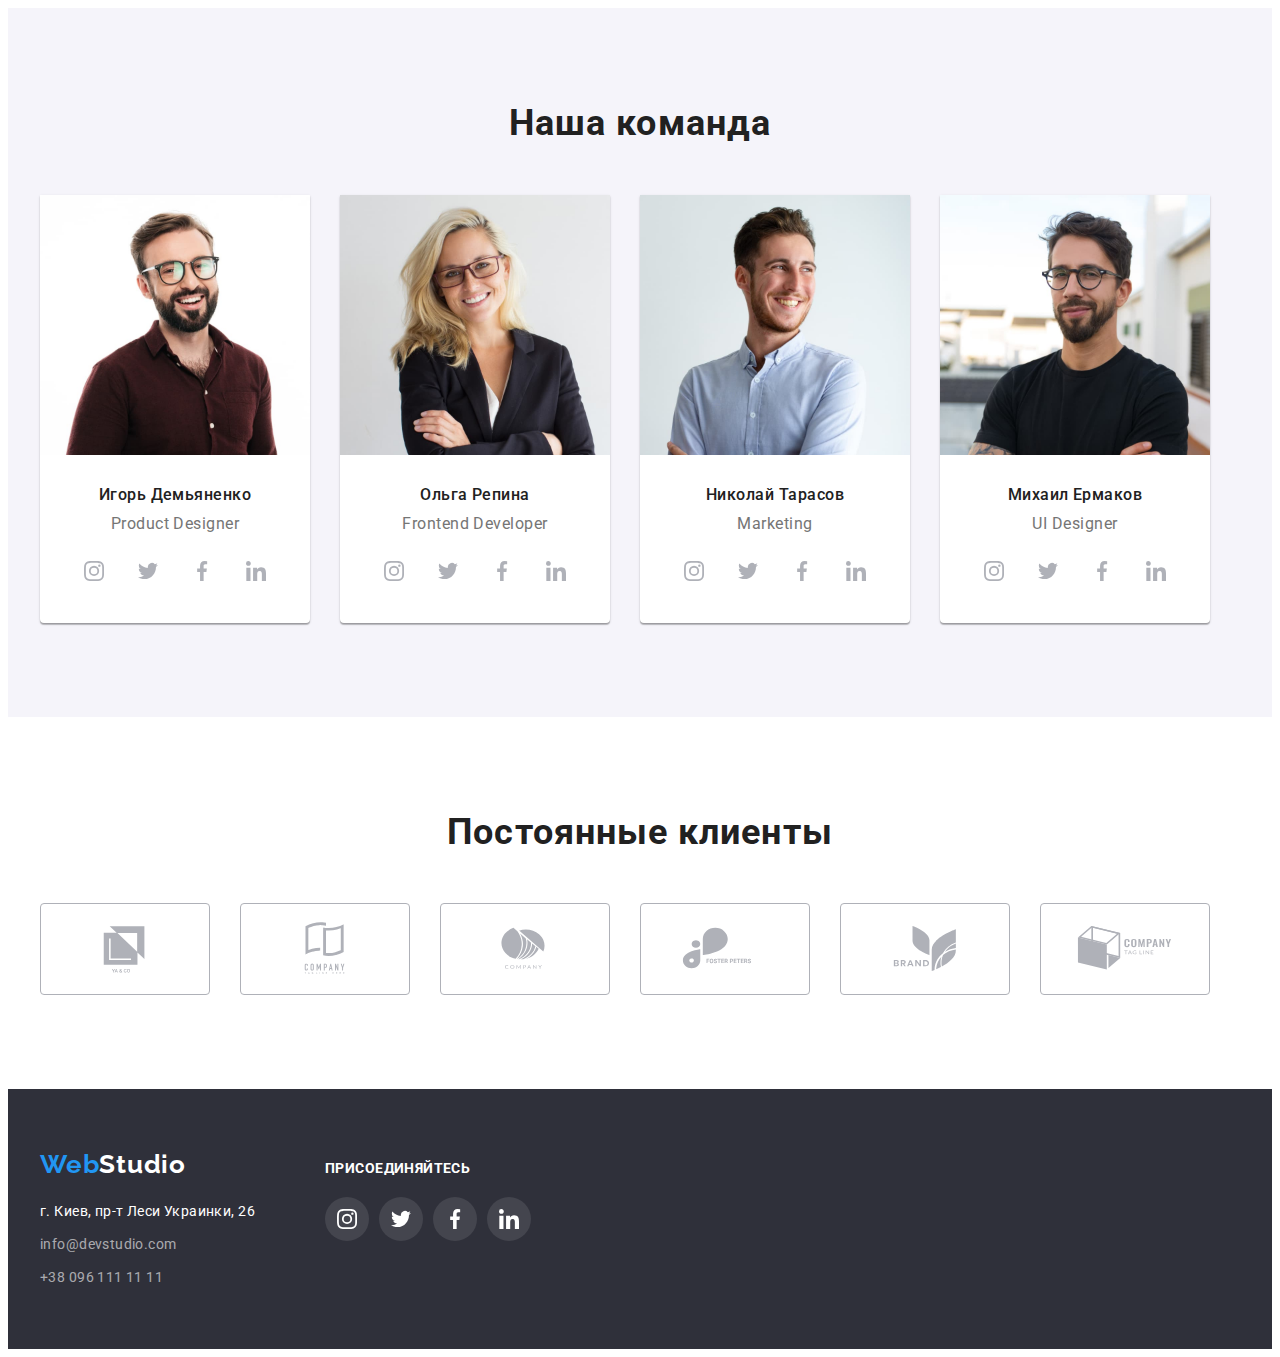
==== commit dd8b1dce: "виправляє технічні помилки" ====
--- a/index.html
+++ b/index.html
@@ -45,15 +45,6 @@
                 <div class="container">
                     <h1 class="hero-title centered">Эффективные решения для вашего бизнеса</h1>
                     <button  type="button" class="button hero-btn" data-modal-open>Заказать услугу</button>
-                    <div class="backdrop" data-modal>
-                        <div class="modal">
-                            <button type="button" data-modal-close>
-                            <svg class="exit-btn" width=30px height=30px>
-                                <use href="./images/icons.svg#icon-close"></use>
-                            </svg>
-                            </button>
-                        </div>
-                    </div>
                 </div>
             </section>
             <section class="section">
@@ -376,6 +367,15 @@
                 </div>
             </div>
         </footer>
+        <div class="backdrop is-hidden" data-modal>
+            <div class="modal">
+                <button type="button" data-modal-close>
+                <svg class="exit-btn" width=30px height=30px>
+                    <use href="./images/icons.svg#icon-close"></use>
+                </svg>
+                </button>
+            </div>
+        </div>
         <script src="./js/modal.js"></script>
     </body>
 </html>--- a/css/style.css
+++ b/css/style.css
@@ -250,7 +250,7 @@
     background-color: rgba(0, 0, 0, 0.1);
 
     opacity: 1;
-    transition: opacity 250ms cubic-bezier(0.4, 0, 0.2, 1);
+    transition: opacity 250ms cubic-bezier(0.4, 0, 0.2, 1), visibility 250ms cubic-bezier(0.4, 0, 0.2, 1);
 }
 
 .backdrop.is-hidden {
@@ -262,6 +262,7 @@
 .backdrop.is-hidden .modal {
     transform: translate(-50%,-50%) scale(0,9);
     opacity: 0;
+    transition: transform 250ms cubic-bezier(0.4, 0, 0.2, 1);
 }
 
 .modal {
@@ -278,7 +279,7 @@
     opacity: 1;
 
     transform: translate(-50%,-50%) scale(1);
-    transition: transform 250ms cubic-bezier(0.4, 0, 0.2, 1), opacity 250ms cubic-bezier(0.4, 0, 0.2, 1);
+    transition: transform 250ms cubic-bezier(0.4, 0, 0.2, 1), opacity 250ms cubic-bezier(0.4, 0, 0.2, 1), scale 250ms cubic-bezier(0.4, 0, 0.2, 1);
 }
 
 .exit-btn {
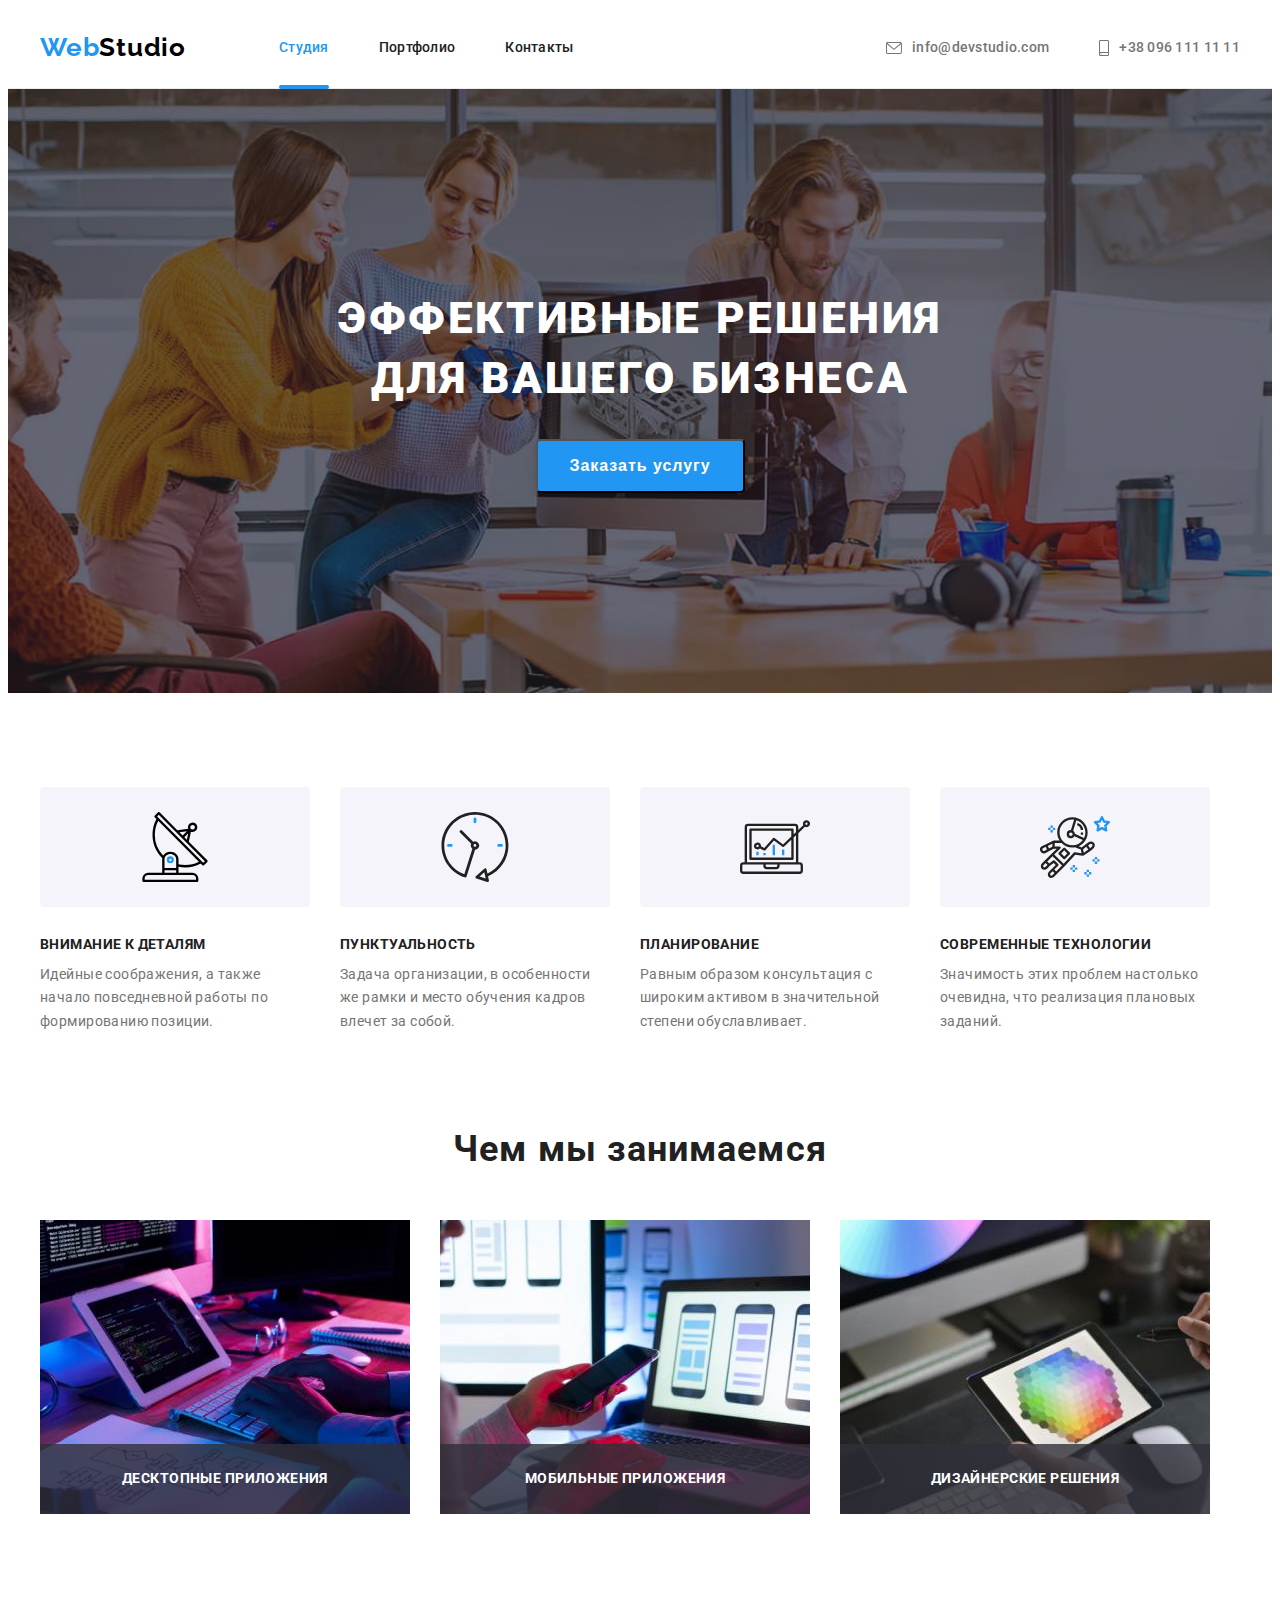
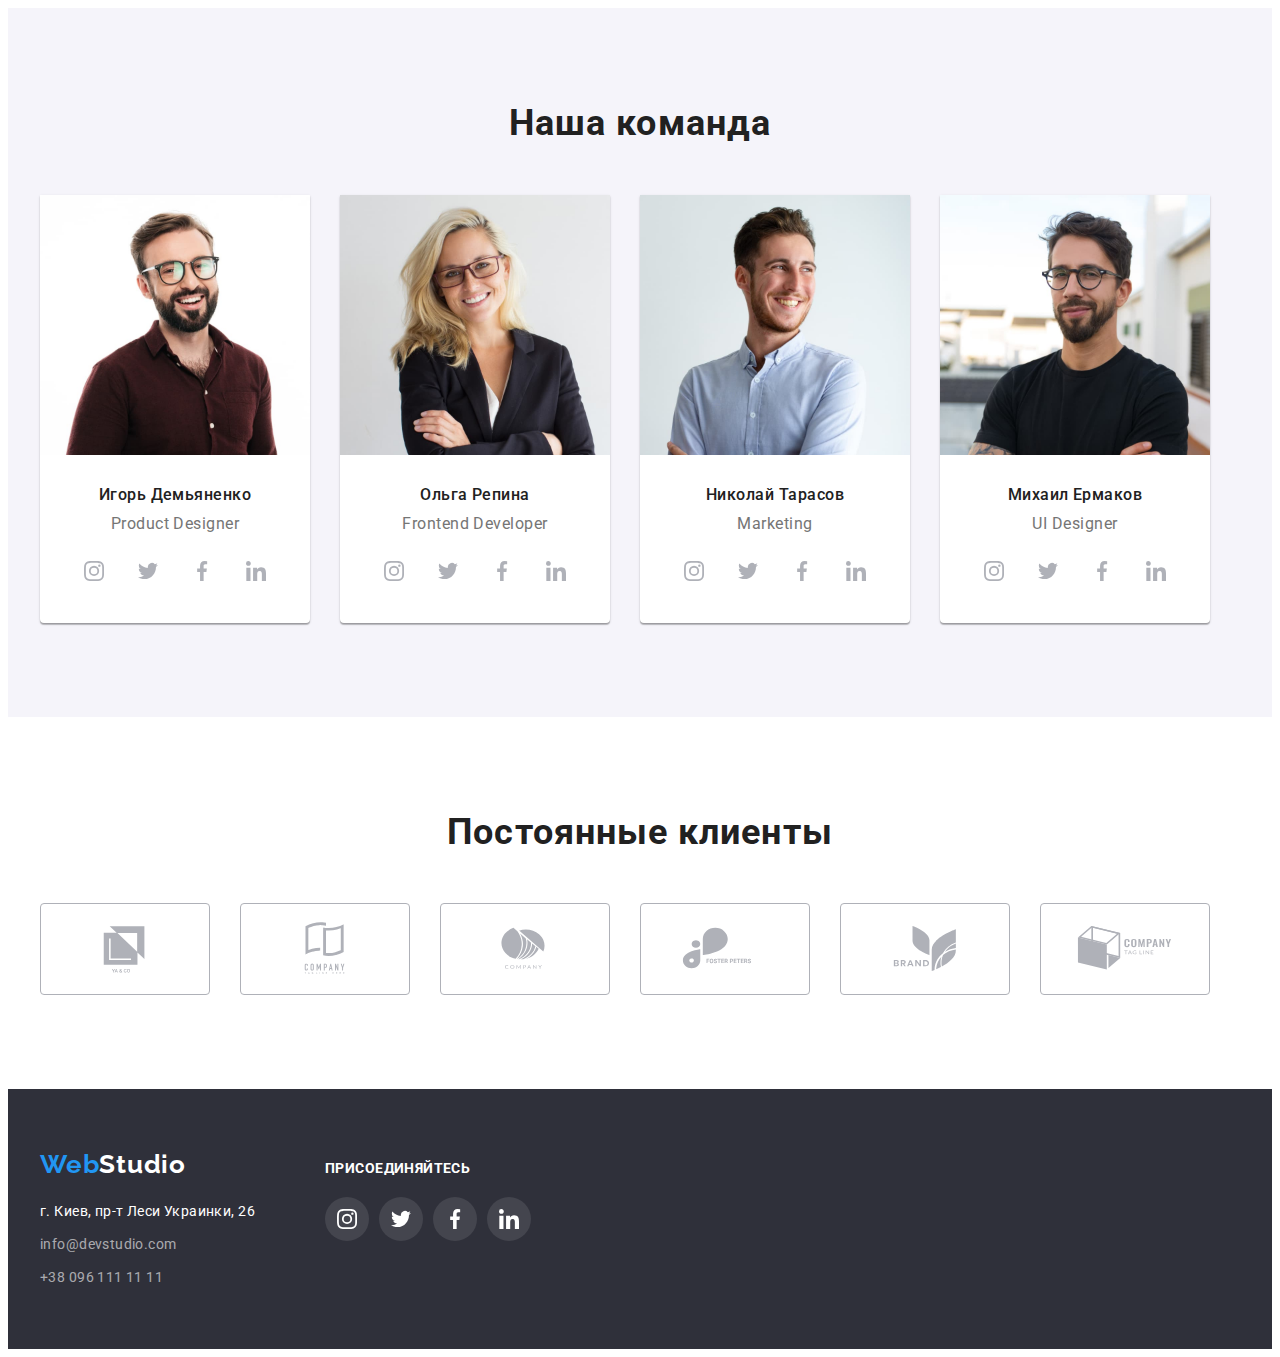
==== commit 9f149561: "добавляє правки по дз" ====
--- a/index.html
+++ b/index.html
@@ -44,7 +44,7 @@
             <section class="hero-section">
                 <div class="container">
                     <h1 class="hero-title centered">Эффективные решения для вашего бизнеса</h1>
-                    <button  type="button" class="button hero-btn" data-modal-open>Заказать услугу</button>
+                    <button type="button" class="button hero-btn" data-modal-open>Заказать услугу</button>
                 </div>
             </section>
             <section class="section">
--- a/css/style.css
+++ b/css/style.css
@@ -134,7 +134,7 @@
     content: '';
     position: absolute;
     left: 0;
-    bottom: 0;
+    bottom: -1px;
     display: block;
     height: 4px;
     width: 100%;
@@ -173,6 +173,7 @@
 .header-contacts:hover, .header-contacts:focus {
     color: var(--accent-color);
 }
+
 .header-icon:hover, .header-icon:focus {
     fill: var(--accent-color);
 }
@@ -382,6 +383,10 @@
     position: absolute;
     bottom: 0;
     left: 0;
+    height: 70px;
+    display: flex;
+    align-items: center;
+    justify-content: center;
     font-weight: 700;
     font-size: 14px;
     line-height: 1.14;
@@ -390,8 +395,6 @@
     text-transform: uppercase;
     color: #FFFFFF;
     background-color: rgba(47, 48, 58, 0.8);
-    padding-top: 27px;
-    padding-bottom: 27px;
     width: 100%;
 }
 
@@ -627,9 +630,10 @@
     transition: transform 250ms cubic-bezier(0.4, 0, 0.2, 1);
 }
 
-.projects-item:hover .projects-overlay,
-.projects-item:focus .projects-overlay {
+.projects-link:hover .projects-overlay,
+.projects-link:focus .projects-overlay {
     transform: translateY(0);
+    opacity: 1;
 }
 
 
